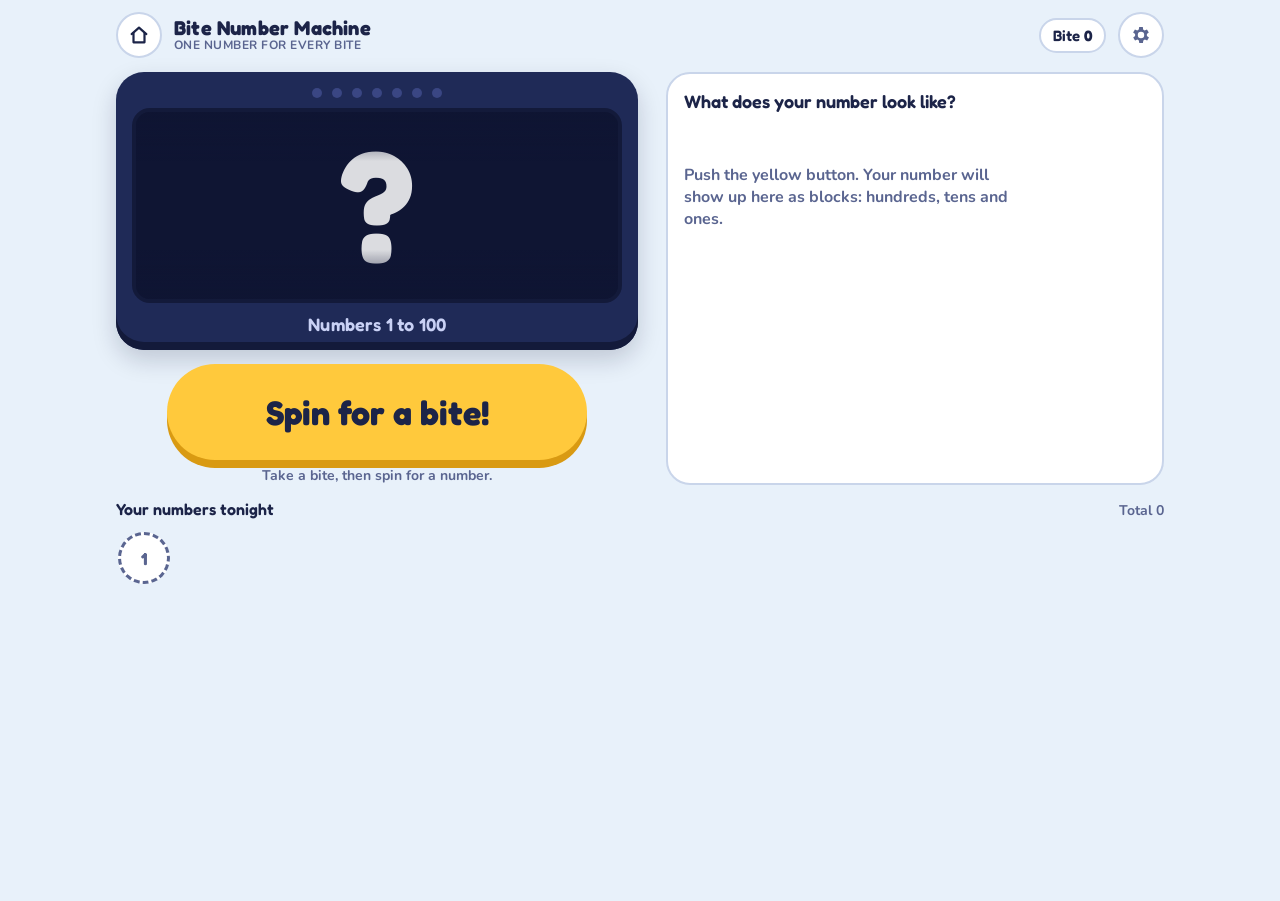
==== bite.html @ 3c22525e "Number Lab: home screen plus Explorer, Dice Lab, Number Machines, Pattern Chart, Super Calculator an" ====
<!doctype html>
<html lang="en">
<head>
<meta charset="utf-8">
<meta name="viewport" content="width=device-width, initial-scale=1, viewport-fit=cover">
<meta name="apple-mobile-web-app-capable" content="yes">
<meta name="mobile-web-app-capable" content="yes">
<meta name="theme-color" content="#1f2a57">
<link rel="apple-touch-icon" href="icon-180.png">
<link rel="manifest" href="manifest.webmanifest">
<link rel="icon" type="image/png" href="icon-192.png">
<style>:root{padding-top:env(safe-area-inset-top,0px);padding-bottom:env(safe-area-inset-bottom,0px)}body{margin:0}</style>
<title>Bite Number Machine · Number Lab</title>
<meta name="claude:viewport-fit-sides" content="cover">
<link rel="preconnect" href="https://fonts.googleapis.com">
<link rel="preconnect" href="https://fonts.gstatic.com" crossorigin>
<link rel="stylesheet" href="https://fonts.googleapis.com/css2?family=Fredoka:wght@500;600;700&family=Nunito:wght@500;700;800&display=swap">
<style>
/* Layout: one-screen dinner app. Machine window + big button on top, place-value blocks and number facts under it,
   bite plates along the bottom. Two columns on wide screens. The machine itself is always dark navy so the
   colored digits glow the same in both themes. */
:root {
  --bg: #e8f1fa;
  --surface: #ffffff;
  --fg: #1c2448;
  --muted: #5a6590;
  --line: #c9d5ea;
  --machine: #1f2a57;
  --machine-edge: #131a3a;
  --window: #0f1533;
  --button: #ffc93c;
  --button-edge: #d99a12;
  --button-fg: #1c2448;
  --good: #2f9e6e;
  --d0: #8e98bf; --d1: #f04d54; --d2: #ff8f33; --d3: #f7c22c; --d4: #5cc14a;
  --d5: #2fb7d6; --d6: #5478ed; --d7: #9e66e6; --d8: #f272b3; --d9: #1fae94;
  --font-display: "Fredoka", "Nunito", ui-rounded, "Arial Rounded MT Bold", system-ui, sans-serif;
  --font-body: "Nunito", ui-rounded, system-ui, -apple-system, "Segoe UI", sans-serif;
}
@media (prefers-color-scheme: dark) {
  :root:not([data-theme="light"]) {
    --bg: #0e1430; --surface: #182044; --fg: #eef1ff; --muted: #a2abd4; --line: #2c3766;
    --machine: #27336a; --machine-edge: #0a0f26; --window: #090d22;
    --button: #ffc93c; --button-edge: #b47d0a; --button-fg: #1c2448; --good: #4cc792;
    color-scheme: dark;
  }
}
:root[data-theme="dark"] {
  --bg: #0e1430; --surface: #182044; --fg: #eef1ff; --muted: #a2abd4; --line: #2c3766;
  --machine: #27336a; --machine-edge: #0a0f26; --window: #090d22;
  --button: #ffc93c; --button-edge: #b47d0a; --button-fg: #1c2448; --good: #4cc792;
  color-scheme: dark;
}

html, body { height: 100%; }
[hidden] { display: none !important; }
body {
  background: var(--bg); color: var(--fg); font-family: var(--font-body); font-size: 16px;
  -webkit-tap-highlight-color: transparent; overscroll-behavior: none;
}
* { box-sizing: border-box; }
button { font: inherit; color: inherit; }
button:focus-visible, [tabindex]:focus-visible { outline: 3px solid var(--d6); outline-offset: 3px; }

.app {
  min-height: 100%; max-width: 1080px; margin: 0 auto;
  padding-left: max(16px, env(safe-area-inset-left, 0px));
  padding-right: max(16px, env(safe-area-inset-right, 0px));
  padding-block: 12px 20px;
  display: grid; gap: 14px;
  grid-template-columns: 1fr;
  grid-template-areas: "top" "machine" "go" "blocks" "plates";
  align-content: start;
}
@media (min-width: 860px) {
  .app {
    grid-template-columns: minmax(0, 1.05fr) minmax(0, 1fr);
    grid-template-areas: "top top" "machine blocks" "go blocks" "plates plates";
    column-gap: 28px;
  }
}

/* top bar */
.top { grid-area: top; display: flex; align-items: center; gap: 12px; }
.brand { font-family: var(--font-display); font-weight: 700; font-size: 20px; letter-spacing: 0.01em; line-height: 1.1; flex: 1; min-width: 0; }
.brand small { display: block; font-family: var(--font-body); font-weight: 700; font-size: 12px; color: var(--muted); letter-spacing: 0.04em; text-transform: uppercase; }
.stat { font-family: var(--font-display); font-weight: 600; font-size: 15px; background: var(--surface); border: 2px solid var(--line); border-radius: 999px; padding: 6px 12px; white-space: nowrap; font-variant-numeric: tabular-nums; }
.stat b { font-weight: 700; }
.gear {
  position: relative; width: 46px; height: 46px; border-radius: 50%; border: 2px solid var(--line);
  background: var(--surface); display: grid; place-items: center; cursor: pointer; flex: none; touch-action: none;
}
.gear svg.cog { width: 22px; height: 22px; fill: var(--muted); }
.gear svg.ring { position: absolute; inset: -2px; width: 46px; height: 46px; transform: rotate(-90deg); pointer-events: none; }
.gear svg.ring circle { fill: none; stroke: var(--d6); stroke-width: 4; stroke-dasharray: 132; stroke-dashoffset: 132; }

/* the machine */
.machine {
  grid-area: machine; background: var(--machine); border-radius: 28px; padding: 16px 16px 14px;
  box-shadow: inset 0 -8px 0 var(--machine-edge), 0 10px 24px rgba(10, 16, 50, 0.18);
  display: grid; gap: 10px; position: relative;
}
.lights { display: flex; justify-content: center; gap: 10px; }
.lights i { width: 10px; height: 10px; border-radius: 50%; background: #3a4683; transition: background 0.2s; }
.machine.spinning .lights i { animation: blink 0.5s steps(2) infinite; }
.lights i:nth-child(2n) { animation-delay: 0.25s !important; }
@keyframes blink { 0% { background: #ffd95c; box-shadow: 0 0 10px #ffd95c; } 100% { background: #3a4683; box-shadow: none; } }
.machine.won .lights i { background: #ffd95c; box-shadow: 0 0 10px #ffd95c; }

.window {
  background: var(--window); border-radius: 18px; border: 4px solid var(--machine-edge);
  display: flex; justify-content: center; align-items: center; padding: 6px 10px; overflow: hidden;
  cursor: pointer; position: relative;
}
.window::before, .window::after { /* soft shading top and bottom like a real reel window */
  content: ""; position: absolute; left: 0; right: 0; height: 26%; pointer-events: none; z-index: 2;
}
.window::before { top: 0; background: linear-gradient(var(--window), transparent); }
.window::after { bottom: 0; background: linear-gradient(transparent, var(--window)); }
.reels { display: flex; font-family: var(--font-display); font-weight: 700; font-size: clamp(84px, 27vw, 156px); line-height: 1; }
.reel { height: 1.12em; width: 0.64em; overflow: hidden; position: relative; transition: width 0.28s ease, opacity 0.28s ease; }
.reel.collapsed { width: 0; opacity: 0; }
.strip { position: absolute; left: 0; right: 0; top: 0; will-change: transform; }
.cell { height: 1.12em; display: flex; align-items: center; justify-content: center; font-variant-numeric: tabular-nums; }
.cell.q { color: #ffffff; opacity: 0.85; }
.readout { text-align: center; color: #c9d1f5; font-family: var(--font-display); font-weight: 600; font-size: 18px; min-height: 1.3em; letter-spacing: 0.01em; }

/* the big button */
.go { grid-area: go; display: grid; justify-items: center; gap: 6px; }
.big {
  position: relative; width: min(100%, 420px); height: 96px; border: none; border-radius: 999px; cursor: pointer;
  background: var(--button); color: var(--button-fg); font-family: var(--font-display); font-weight: 700; font-size: 34px;
  box-shadow: 0 8px 0 var(--button-edge); transform: translateY(0); transition: transform 0.06s, box-shadow 0.06s;
  overflow: hidden; touch-action: manipulation; user-select: none; -webkit-user-select: none;
}
.big:active:not([disabled]) { transform: translateY(6px); box-shadow: 0 2px 0 var(--button-edge); }
.big[disabled] { cursor: default; }
.big .fill { position: absolute; inset: 0; background: rgba(28, 36, 72, 0.16); transform-origin: left; transform: scaleX(0); }
.big .label { position: relative; z-index: 1; }
.big.wait { background: #ffe39a; box-shadow: 0 8px 0 #e3bd5c; }
.hint { font-size: 14px; color: var(--muted); font-weight: 700; text-align: center; }
@keyframes wiggle { 0%,100% { transform: rotate(0); } 25% { transform: rotate(-3deg); } 75% { transform: rotate(3deg); } }
.big.ready { animation: wiggle 0.4s ease 2; }

/* blocks + facts */
.blocks { grid-area: blocks; background: var(--surface); border: 2px solid var(--line); border-radius: 24px; padding: 16px; display: grid; gap: 14px; align-content: start; min-width: 0; }
.blocks h2 { margin: 0; font-family: var(--font-display); font-weight: 600; font-size: 18px; text-wrap: balance; }
.blocks h2 span { font-weight: 700; }
.groups { display: flex; flex-wrap: wrap; gap: 18px 22px; align-items: flex-end; min-height: 120px; }
.group { display: grid; gap: 8px; justify-items: start; }
.group .cap { font-family: var(--font-display); font-weight: 600; font-size: 16px; }
.flats { display: flex; flex-wrap: wrap; gap: 6px; max-width: 290px; }
.flat { width: 66px; height: 66px; border-radius: 5px; background-color: var(--c);
  background-image: linear-gradient(rgba(0,0,0,.16) 1px, transparent 1px), linear-gradient(90deg, rgba(0,0,0,.16) 1px, transparent 1px);
  background-size: 6.6px 6.6px; box-shadow: inset 0 -3px 0 rgba(0,0,0,.18); }
.rods { display: grid; gap: 5px; }
.rod { display: grid; grid-template-columns: repeat(10, 14px); gap: 2px; padding: 2px; border-radius: 5px; background: rgba(0,0,0,.12); }
.rod i { height: 14px; border-radius: 3px; background: var(--c); box-shadow: inset 0 -2px 0 rgba(0,0,0,.18); }
.frame { display: grid; grid-template-columns: repeat(5, 38px); grid-auto-rows: 38px; gap: 5px; }
.slot { border-radius: 8px; border: 2px dashed var(--line); position: relative; }
.slot.on { border: none; background: var(--c); box-shadow: inset 0 -5px 0 rgba(0,0,0,.18), inset 0 3px 0 rgba(255,255,255,.28); }
.slot.on::after { /* little face on each cube */
  content: ""; position: absolute; left: 10px; right: 10px; top: 12px; height: 5px;
  background: radial-gradient(circle at 3px 2.5px, #1c2448 2.5px, transparent 3px), radial-gradient(circle at calc(100% - 3px) 2.5px, #1c2448 2.5px, transparent 3px);
}
.empty { color: var(--muted); font-weight: 700; font-size: 16px; max-width: 34ch; }
.facts { display: flex; flex-wrap: wrap; gap: 8px; }
.fact { font-family: var(--font-display); font-weight: 600; font-size: 16px; padding: 7px 12px; border-radius: 12px; background: var(--bg); border: 2px solid var(--line); font-variant-numeric: tabular-nums; }
.fact.star { border-color: var(--d3); }

/* bite plates */
.plates { grid-area: plates; display: grid; gap: 8px; min-width: 0; }
.plates-head { display: flex; justify-content: space-between; align-items: baseline; gap: 12px; }
.plates-head h3 { margin: 0; font-family: var(--font-display); font-weight: 600; font-size: 16px; }
.plates-head span { color: var(--muted); font-weight: 700; font-size: 14px; }
.plate-row { display: flex; gap: 8px; overflow-x: auto; padding: 4px 2px 8px; scrollbar-width: thin; }
.plate {
  flex: none; width: 52px; height: 52px; border-radius: 50%; background: var(--surface); border: 3px solid var(--line);
  display: grid; place-items: center; font-family: var(--font-display); font-weight: 700; font-size: 17px; font-variant-numeric: tabular-nums;
}
.plate.full { border-color: var(--c); background: var(--c); color: #1c2448; }
.plate.bonus { border-style: dashed; }
.plate.next { border-style: dashed; border-color: var(--muted); }

/* parent panel + celebration */
.sheet-wrap { position: fixed; inset: 0; background: rgba(8, 12, 32, 0.55); display: grid; place-items: end center; z-index: 20;
  padding: 16px max(12px, env(safe-area-inset-right, 0px)) max(12px, env(safe-area-inset-bottom, 0px)) max(12px, env(safe-area-inset-left, 0px)); }
@media (min-width: 640px) { .sheet-wrap { place-items: center; } }
.sheet { width: min(100%, 560px); max-height: 100%; overflow-y: auto; background: var(--surface); color: var(--fg); border-radius: 24px; padding: 20px; display: grid; gap: 18px; }
.sheet h2 { margin: 0; font-family: var(--font-display); font-weight: 700; font-size: 24px; }
.row { display: grid; gap: 8px; }
.row > label, .row > .lab { font-weight: 800; font-size: 15px; }
.row p { margin: 0; color: var(--muted); font-size: 14px; line-height: 1.45; }
.seg { display: flex; flex-wrap: wrap; gap: 6px; }
.seg button { border: 2px solid var(--line); background: var(--bg); border-radius: 12px; padding: 9px 13px; font-weight: 800; font-size: 15px; cursor: pointer; font-variant-numeric: tabular-nums; }
.seg button[aria-pressed="true"] { background: var(--fg); color: var(--surface); border-color: var(--fg); }
.toggles { display: grid; gap: 10px; }
.toggle { display: flex; align-items: center; justify-content: space-between; gap: 12px; font-weight: 700; }
.toggle small { display: block; color: var(--muted); font-weight: 600; font-size: 13px; }
.toggle input { width: 46px; height: 28px; accent-color: var(--d6); flex: none; }
.actions { display: flex; flex-wrap: wrap; gap: 10px; }
.btn { border: 2px solid var(--line); background: var(--bg); border-radius: 14px; padding: 11px 16px; font-weight: 800; font-size: 15px; cursor: pointer; }
.btn.primary { background: var(--fg); color: var(--surface); border-color: var(--fg); }
.howto { margin: 0; padding-left: 20px; color: var(--muted); font-size: 14px; line-height: 1.5; display: grid; gap: 4px; }

.party { text-align: center; justify-items: center; }
.party .big-word { font-family: var(--font-display); font-weight: 700; font-size: 40px; line-height: 1.05; text-wrap: balance; }
.party-stats { display: grid; grid-template-columns: repeat(2, minmax(0, 1fr)); gap: 10px; width: 100%; }
.party-stats div { background: var(--bg); border-radius: 16px; padding: 10px; }
.party-stats b { display: block; font-family: var(--font-display); font-size: 34px; font-variant-numeric: tabular-nums; }
.party-stats span { color: var(--muted); font-weight: 700; font-size: 13px; text-transform: uppercase; letter-spacing: 0.05em; }
canvas.confetti { position: fixed; inset: 0; width: 100%; height: 100%; pointer-events: none; z-index: 30; }
.sr { position: absolute; width: 1px; height: 1px; overflow: hidden; clip: rect(0 0 0 0); white-space: nowrap; }

@media (prefers-reduced-motion: reduce) { .reel { transition: none; } .big.ready { animation: none; } .machine.spinning .lights i { animation: none; } }
.homebtn { width: 46px; height: 46px; border-radius: 50%; border: 2px solid var(--line); background: var(--surface); display: grid; place-items: center; flex: none; color: var(--fg); }
.homebtn svg { width: 22px; height: 22px; fill: none; stroke: currentColor; stroke-width: 2.4; stroke-linecap: round; stroke-linejoin: round; }
</style>

</head>
<body>
<div class="app" id="app">
  <header class="top">
    <a class="homebtn" href="./" aria-label="Back to Number Lab"><svg viewBox="0 0 24 24" aria-hidden="true"><path d="M4 11l8-7 8 7"/><path d="M6 10v10h12V10"/></svg></a>
    <div class="brand">Bite Number Machine<small>One number for every bite</small></div>
    <div class="stat" id="stat">Bite <b id="biteNo">0</b></div>
    <button class="gear" id="gear" aria-label="Grown-up settings. Press and hold.">
      <svg class="cog" viewBox="0 0 24 24" aria-hidden="true"><path d="M19.4 13a7.6 7.6 0 0 0 0-2l2.1-1.6-2-3.4-2.5 1a7.4 7.4 0 0 0-1.7-1L15 3.3h-4l-.4 2.7a7.4 7.4 0 0 0-1.7 1l-2.5-1-2 3.4L6.6 11a7.6 7.6 0 0 0 0 2l-2.1 1.6 2 3.4 2.5-1a7.4 7.4 0 0 0 1.7 1l.4 2.7h4l.4-2.7a7.4 7.4 0 0 0 1.7-1l2.5 1 2-3.4zM13 15.5a3.5 3.5 0 1 1 0-7 3.5 3.5 0 0 1 0 7z" transform="translate(-1 0)"/></svg>
      <svg class="ring" viewBox="0 0 46 46" aria-hidden="true"><circle cx="23" cy="23" r="21"/></svg>
    </button>
  </header>

  <section class="machine" id="machine" aria-label="Number machine">
    <div class="lights" aria-hidden="true"><i></i><i></i><i></i><i></i><i></i><i></i><i></i></div>
    <div class="window" id="window" title="Tap to hear the number again"><div class="reels" id="reels"></div></div>
    <div class="readout" id="readout">Numbers 1 to 100</div>
  </section>

  <div class="go">
    <button class="big" id="big"><span class="fill" id="fill"></span><span class="label" id="bigLabel">Spin for a bite!</span></button>
    <div class="hint" id="hint">Take a bite, then spin for the next number.</div>
  </div>

  <section class="blocks" id="blocks" aria-live="polite">
    <h2 id="blocksTitle">What does your number look like?</h2>
    <div class="groups" id="groups"><p class="empty">Push the yellow button. Your number will show up here as blocks: hundreds, tens and ones.</p></div>
    <div class="facts" id="facts"></div>
  </section>

  <section class="plates">
    <div class="plates-head"><h3 id="platesTitle">Your numbers tonight</h3><span id="total">Total 0</span></div>
    <div class="plate-row" id="plateRow"></div>
  </section>
</div>
<div class="sr" aria-live="assertive" id="sr"></div>

<div class="sheet-wrap" id="parentWrap" hidden>
  <div class="sheet" role="dialog" aria-modal="true" aria-labelledby="parentTitle">
    <h2 id="parentTitle">Grown-up settings</h2>
    <div class="row">
      <span class="lab">Numbers from</span>
      <div class="seg" id="segMax">
        <button data-v="10">1–10</button><button data-v="20">1–20</button><button data-v="100">1–100</button><button data-v="1000">1–1000</button>
      </div>
    </div>
    <div class="row">
      <span class="lab">Bites this dinner</span>
      <div class="seg" id="segGoal">
        <button data-v="0">No goal</button><button data-v="5">5</button><button data-v="10">10</button><button data-v="15">15</button><button data-v="20">20</button><button data-v="30">30</button>
      </div>
      <p>With a goal, the plates fill up and there's a party at the end. He can keep spinning after that; extra bites count as bonus bites.</p>
    </div>
    <div class="row">
      <span class="lab">Wait between bites</span>
      <div class="seg" id="segWait">
        <button data-v="0">Off</button><button data-v="5">5 s</button><button data-v="10">10 s</button><button data-v="15">15 s</button><button data-v="20">20 s</button>
      </div>
      <p>The button fills up while he chews, then says "Ready!" Helps slow down fast eating.</p>
    </div>
    <div class="toggles">
      <label class="toggle"><span>Say the number out loud</span><input type="checkbox" id="optVoice"></label>
      <label class="toggle"><span>Machine sounds</span><input type="checkbox" id="optSound"></label>
      <label class="toggle"><span>Calm mode<small>Shorter, gentler spins and no confetti</small></span><input type="checkbox" id="optCalm"></label>
      <label class="toggle"><span>No repeats in a row<small>Never the same number twice in a row</small></span><input type="checkbox" id="optNoRepeat"></label>
    </div>
    <div class="actions">
      <button class="btn" id="undo">Undo last bite</button>
      <button class="btn" id="newMeal">Start a new dinner</button>
      <button class="btn primary" id="closeParent">Done</button>
    </div>
    <ol class="howto">
      <li>Prop the phone up where he can reach it. The screen stays on while this page is open.</li>
      <li>He takes a bite, then presses the yellow button. The machine spins and says his number.</li>
      <li>Tap the number window to hear it again.</li>
      <li>Settings open only when you press and hold the gear, so little fingers don't change them.</li>
      <li>No sound? Check the phone's silent switch and volume.</li>
    </ol>
  </div>
</div>

<div class="sheet-wrap" id="partyWrap" hidden>
  <div class="sheet party" role="dialog" aria-modal="true" aria-labelledby="partyTitle">
    <div class="big-word" id="partyTitle">All done!<br>Great eating!</div>
    <div class="party-stats">
      <div><b id="pBites">0</b><span>Bites</span></div>
      <div><b id="pTotal">0</b><span>All added up</span></div>
      <div><b id="pBig">0</b><span>Biggest</span></div>
      <div><b id="pSmall">0</b><span>Smallest</span></div>
    </div>
    <button class="btn primary" id="closeParty">Keep going</button>
  </div>
</div>

<script>
(() => {
  "use strict";
  const $ = (id) => document.getElementById(id);
  const DIGIT = (d) => `var(--d${d})`;

  // ---------- saved state (per device; page works without it) ----------
  const DEFAULTS = { max: 100, goal: 0, wait: 0, voice: true, sound: true, calm: false, noRepeat: false };
  const load = (k, fallback) => { try { const v = JSON.parse(localStorage.getItem(k)); return v ?? fallback; } catch { return fallback; } };
  const save = (k, v) => { try { localStorage.setItem(k, JSON.stringify(v)); } catch { /* storage blocked */ } };
  let S = Object.assign({}, DEFAULTS, load("bnm-settings", {}));
  let meal = load("bnm-meal", null);
  if (!meal || !Array.isArray(meal.bites) || Date.now() - (meal.at || 0) > 4 * 3600e3) meal = { bites: [], at: Date.now(), partied: false };
  const persist = () => { save("bnm-settings", S); meal.at = Date.now(); save("bnm-meal", meal); };

  const calm = () => S.calm || matchMedia("(prefers-reduced-motion: reduce)").matches;

  // ---------- fair random numbers ----------
  function randInt(max) {           // uniform 1..max, no modulo bias
    const lim = Math.floor(0x100000000 / max) * max;
    const a = new Uint32Array(1);
    do { crypto.getRandomValues(a); } while (a[0] >= lim);
    return (a[0] % max) + 1;
  }
  function pick() {
    const last = meal.bites[meal.bites.length - 1];
    let n = randInt(S.max);
    if (S.noRepeat && S.max > 1) while (n === last) n = randInt(S.max);
    return n;
  }

  // ---------- sound ----------
  let ctx = null, master = null;
  const clips = new Map();
  function unlockAudio() {
    if (!ctx) {
      try { if (navigator.audioSession) navigator.audioSession.type = "playback"; } catch { }
      const AC = window.AudioContext || window.webkitAudioContext;
      if (!AC) return;
      ctx = new AC();
      master = ctx.createGain(); master.gain.value = 0.9; master.connect(ctx.destination);
      preloadVoice();
    }
    if (ctx.state === "suspended") ctx.resume();
  }
  async function getClip(key) {
    if (clips.has(key)) return clips.get(key);
    const p = fetch(`voice/${key}.mp3`).then((r) => { if (!r.ok) throw new Error(r.status); return r.arrayBuffer(); })
      .then((b) => new Promise((res, rej) => ctx.decodeAudioData(b, res, rej))).catch(() => null);
    clips.set(key, p);
    return p;
  }
  function preloadVoice() {
    const keys = ["done", "ready", "hello"];
    for (let n = 1; n <= Math.min(100, S.max); n++) keys.push("n" + n);
    let i = 0;
    const next = () => { if (i < keys.length) getClip(keys[i++]).then(next); };
    next(); next(); next();
  }
  function browserSay(text) {
    try {
      const u = new SpeechSynthesisUtterance(text); u.rate = 0.95; u.pitch = 1.15;
      speechSynthesis.cancel(); speechSynthesis.speak(u);
    } catch { }
  }
  let voiceSrc = null;
  async function say(key, fallbackText) {
    if (!S.voice || !ctx) return;
    const buf = await getClip(key);
    if (!buf) { browserSay(fallbackText); return; }
    try { voiceSrc && voiceSrc.stop(); } catch { }
    const s = ctx.createBufferSource(); s.buffer = buf;
    const g = ctx.createGain(); g.gain.value = 1.0;
    s.connect(g).connect(master); s.start(); voiceSrc = s;
  }
  function sayNumber(n) {
    if (n <= 100) say("n" + n, String(n)); else if (S.voice) browserSay(String(n));
  }
  function tone(freq, dur, vol, type = "sine", when = 0) {
    if (!S.sound || !ctx) return;
    const t = ctx.currentTime + when;
    const o = ctx.createOscillator(), g = ctx.createGain();
    o.type = type; o.frequency.setValueAtTime(freq, t);
    g.gain.setValueAtTime(0.0001, t); g.gain.exponentialRampToValueAtTime(vol, t + 0.006);
    g.gain.exponentialRampToValueAtTime(0.0001, t + dur);
    o.connect(g).connect(master); o.start(t); o.stop(t + dur + 0.02);
  }
  const midi = (m) => 440 * Math.pow(2, (m - 69) / 12);
  const PENTA = [0, 2, 4, 7, 9, 12, 14, 16, 19, 21, 24, 26, 28, 31, 33, 36, 38, 40, 43, 45];
  let lastTick = 0;
  function tick() { const now = performance.now(); if (now - lastTick < 28) return; lastTick = now; tone(2100, 0.02, 0.05, "triangle"); }
  function clunk() { tone(190, 0.09, 0.18, "triangle"); tone(95, 0.12, 0.12, "sine"); }
  function chime() { [72, 76, 79, 84].forEach((m, i) => { tone(midi(m), 0.6, 0.12, "sine", i * 0.07); tone(midi(m + 12), 0.25, 0.03, "sine", i * 0.07); }); }
  function blip(i) { tone(midi(67 + PENTA[i % PENTA.length]), 0.18, 0.08, "sine"); }

  // ---------- reels ----------
  const reelsEl = $("reels");
  let reelCount = 0;
  function buildReels(showQ) {
    reelCount = String(S.max).length;
    reelsEl.innerHTML = "";
    for (let i = 0; i < reelCount; i++) {
      const r = document.createElement("div"); r.className = "reel";
      const s = document.createElement("div"); s.className = "strip";
      r.appendChild(s); reelsEl.appendChild(r);
    }
    const last = meal.bites[meal.bites.length - 1];
    if (last && last <= S.max && !showQ) showNumber(last); else showQuestion();
  }
  function cell(d) {
    const c = document.createElement("div"); c.className = "cell";
    if (d === "?") { c.classList.add("q"); c.textContent = "?"; } else { c.textContent = d; c.style.color = DIGIT(d); }
    return c;
  }
  function showQuestion() {
    [...reelsEl.children].forEach((r, i) => {
      r.classList.toggle("collapsed", i !== reelCount - 1);
      const s = r.firstChild; s.innerHTML = ""; s.style.transform = ""; s.appendChild(cell("?"));
    });
  }
  function showNumber(n) {
    const ds = String(n).padStart(reelCount, "0").split("").map(Number);
    const lead = reelCount - String(n).length;
    [...reelsEl.children].forEach((r, i) => {
      r.classList.toggle("collapsed", i < lead);
      const s = r.firstChild; s.innerHTML = ""; s.style.transform = ""; s.appendChild(cell(ds[i]));
    });
  }

  function spinReels(n) {
    return new Promise((resolve) => {
      const ds = String(n).padStart(reelCount, "0").split("").map(Number);
      const lead = reelCount - String(n).length;
      const reels = [...reelsEl.children];
      const h = reels[0].getBoundingClientRect().height || reels[reelCount - 1].getBoundingClientRect().height;
      const quiet = calm();
      let done = 0;
      const tracking = [];
      reels.forEach((r, i) => {
        r.classList.remove("collapsed");
        const s = r.firstChild;
        const cur = s.lastChild && s.lastChild.textContent !== "?" ? Number(s.lastChild.textContent) : Math.floor(Math.random() * 10);
        const steps = quiet ? 6 + i * 3 : 16 + i * 9;
        s.innerHTML = "";
        s.appendChild(cell(cur));
        let d = cur;
        for (let k = 1; k < steps; k++) { d = (d + 1) % 10; s.appendChild(cell(d)); }
        s.appendChild(cell(ds[i]));
        const dist = (s.children.length - 1) * h;
        const dur = quiet ? 520 + i * 220 : 1000 + i * 520;
        const anim = s.animate([{ transform: "translateY(0)" }, { transform: `translateY(${-dist}px)` }],
          { duration: dur, easing: quiet ? "cubic-bezier(.3,.7,.4,1)" : "cubic-bezier(.12,.55,.22,1)", fill: "forwards" });
        tracking.push({ s, h, last: 0, live: true });
        anim.onfinish = () => {
          tracking[i].live = false;
          s.innerHTML = ""; s.appendChild(cell(ds[i])); anim.cancel(); s.style.transform = "";
          if (!quiet) r.animate([{ transform: "translateY(-7px)" }, { transform: "translateY(3px)" }, { transform: "translateY(0)" }], { duration: 220, easing: "ease-out" });
          clunk();
          if (i < lead) r.classList.add("collapsed");
          if (++done === reelCount) resolve();
        };
      });
      const watch = () => {
        let any = false;
        for (const t of tracking) {
          if (!t.live) continue;
          any = true;
          const m = new DOMMatrixReadOnly(getComputedStyle(t.s).transform);
          const idx = Math.floor(-m.m42 / t.h + 0.5);
          if (idx !== t.last) { t.last = idx; tick(); }
        }
        if (any) requestAnimationFrame(watch);
      };
      requestAnimationFrame(watch);
    });
  }

  // ---------- number facts ----------
  const ONES = ["zero","one","two","three","four","five","six","seven","eight","nine","ten","eleven","twelve","thirteen","fourteen","fifteen","sixteen","seventeen","eighteen","nineteen"];
  const TENS = ["","","twenty","thirty","forty","fifty","sixty","seventy","eighty","ninety"];
  function words(n) {
    if (n === 1000) return "one thousand";
    let out = [];
    if (n >= 100) { out.push(ONES[Math.floor(n / 100)] + " hundred"); n %= 100; }
    if (n >= 20) { out.push(TENS[Math.floor(n / 10)] + (n % 10 ? "-" + ONES[n % 10] : "")); }
    else if (n > 0) out.push(ONES[n]);
    return out.join(" and ");
  }
  const isPrime = (n) => { if (n < 2) return false; for (let k = 2; k * k <= n; k++) if (n % k === 0) return false; return true; };
  function facts(n) {
    const f = [];
    const r = Math.round(Math.sqrt(n));
    if (n > 1 && r * r === n) f.push({ t: `Square number! ${r} × ${r} = ${n}`, star: true });
    if (isPrime(n)) f.push({ t: `${n} is a prime number`, star: true });
    if (n >= 11 && new Set(String(n)).size === 1) f.push({ t: `All the same digits!`, star: true });
    if (n === S.max) f.push({ t: `The biggest number it can make!`, star: true });
    if (n % 2 === 0) f.push({ t: `Even: ${n / 2} + ${n / 2}` });
    else f.push({ t: `Odd: ${(n - 1) / 2} + ${(n + 1) / 2}` });
    if (n % 10 === 0) f.push({ t: `Ends in zero!` });
    else if (n < 10) f.push({ t: `Make ten: ${n} + ${10 - n} = 10` });
    else { const up = Math.ceil(n / 10) * 10; f.push({ t: `Next ten: ${n} + ${up - n} = ${up}` }); }
    f.push({ t: `One less ${n - 1} · One more ${n + 1}` });
    if (n <= 500) f.push({ t: `Double it: ${n * 2}` });
    return f.slice(0, 5);
  }

  // ---------- blocks ----------
  function plural(k, one, many) { return `${k} ${k === 1 ? one : many}`; }
  function renderBlocks(n, animate) {
    const groups = $("groups");
    groups.innerHTML = "";
    $("blocksTitle").innerHTML = `<span style="color:${DIGIT(n % 10)}">${n}</span> is ${words(n)}`;
    const H = Math.floor(n / 100), T = Math.floor((n % 100) / 10), O = n % 10;
    const units = [];
    const mkGroup = (cap, color, body) => {
      const g = document.createElement("div"); g.className = "group";
      g.appendChild(body);
      const c = document.createElement("div"); c.className = "cap"; c.textContent = cap; c.style.color = color;
      g.appendChild(c); groups.appendChild(g);
    };
    if (n === 1000) {
      const fl = document.createElement("div"); fl.className = "flats";
      for (let i = 0; i < 10; i++) { const x = document.createElement("div"); x.className = "flat"; x.style.setProperty("--c", DIGIT(1)); fl.appendChild(x); units.push(x); }
      mkGroup("10 hundreds = 1 thousand", DIGIT(1), fl);
    } else {
      if (H) {
        const fl = document.createElement("div"); fl.className = "flats";
        for (let i = 0; i < H; i++) { const x = document.createElement("div"); x.className = "flat"; x.style.setProperty("--c", DIGIT(H)); fl.appendChild(x); units.push(x); }
        mkGroup(plural(H, "hundred", "hundreds"), DIGIT(H), fl);
      }
      if (T || H) {
        const rods = document.createElement("div"); rods.className = "rods";
        for (let i = 0; i < T; i++) {
          const rod = document.createElement("div"); rod.className = "rod"; rod.style.setProperty("--c", DIGIT(T));
          for (let k = 0; k < 10; k++) rod.appendChild(document.createElement("i"));
          rods.appendChild(rod); units.push(rod);
        }
        if (T) mkGroup(plural(T, "ten", "tens"), DIGIT(T), rods);
        else mkGroup("0 tens", DIGIT(0), rods);
      }
      if (n >= 10 && T && !H) { /* tens shown above */ }
      const fr = document.createElement("div"); fr.className = "frame";
      for (let i = 0; i < 10; i++) {
        const sl = document.createElement("div"); sl.className = "slot";
        if (i < O) { sl.classList.add("on"); sl.style.setProperty("--c", DIGIT(O)); units.push(sl); }
        fr.appendChild(sl);
      }
      mkGroup(plural(O, "one", "ones"), DIGIT(O), fr);
    }
    const fx = $("facts"); fx.innerHTML = "";
    for (const f of facts(n)) { const c = document.createElement("span"); c.className = "fact" + (f.star ? " star" : ""); c.textContent = f.t; fx.appendChild(c); }
    if (animate && !calm()) {
      const step = units.length > 12 ? 70 : 120;
      units.forEach((u, i) => {
        u.style.opacity = "0";
        setTimeout(() => {
          u.style.opacity = "";
          u.animate([{ transform: "scale(0.2)", opacity: 0 }, { transform: "scale(1.12)", opacity: 1, offset: 0.7 }, { transform: "scale(1)" }], { duration: 260, easing: "ease-out" });
          blip(i);
        }, 250 + i * step);
      });
    }
  }
  function renderEmptyBlocks() {
    $("blocksTitle").textContent = "What does your number look like?";
    $("groups").innerHTML = `<p class="empty">Push the yellow button. Your number will show up here as blocks: hundreds, tens and ones.</p>`;
    $("facts").innerHTML = "";
  }

  // ---------- plates + header ----------
  function renderPlates() {
    const row = $("plateRow"); row.innerHTML = "";
    const b = meal.bites, total = b.reduce((a, x) => a + x, 0);
    $("biteNo").textContent = S.goal ? `${b.length} of ${S.goal}` : b.length;
    $("total").textContent = `Total ${total.toLocaleString("en-US")}`;
    $("platesTitle").textContent = S.goal ? "Bite plates" : "Your numbers tonight";
    const slots = Math.max(S.goal, b.length + (S.goal ? 0 : 1));
    for (let i = 0; i < slots; i++) {
      const p = document.createElement("div"); p.className = "plate";
      if (i < b.length) { p.classList.add("full"); p.style.setProperty("--c", DIGIT(b[i] % 10)); p.textContent = b[i]; if (S.goal && i >= S.goal) p.classList.add("bonus"); }
      else if (i === b.length) { p.classList.add("next"); p.textContent = i + 1; p.style.color = "var(--muted)"; }
      else { p.textContent = i + 1; p.style.color = "var(--line)"; }
      p.setAttribute("aria-label", i < b.length ? `Bite ${i + 1}: ${b[i]}` : `Bite ${i + 1}`);
      row.appendChild(p);
    }
    if (S.goal && b.length >= S.goal) { const p = document.createElement("div"); p.className = "plate next"; p.textContent = "+"; row.appendChild(p); }
    const cur = row.children[Math.min(b.length, row.children.length - 1)];
    if (cur) row.scrollLeft = Math.max(0, cur.offsetLeft - row.clientWidth + 70);
    $("readout").textContent = `Numbers 1 to ${S.max.toLocaleString("en-US")}`;
  }

  // ---------- the main button ----------
  const big = $("big"), label = $("bigLabel"), fill = $("fill"), hint = $("hint");
  let busy = false, waitUntil = 0, waitTimer = null;
  function setIdle() {
    big.disabled = false; big.classList.remove("wait");
    const after = S.goal && meal.bites.length >= S.goal;
    label.textContent = meal.bites.length === 0 ? "Spin for a bite!" : after ? "Bonus bite!" : "Next bite!";
    hint.textContent = meal.bites.length === 0 ? "Take a bite, then spin for a number." : "Take a bite, then spin again.";
  }
  function startWait() {
    if (!S.wait) { setIdle(); return; }
    big.disabled = true; big.classList.add("wait");
    const ms = S.wait * 1000; waitUntil = performance.now() + ms;
    fill.style.transition = "none"; fill.style.transform = "scaleX(0)";
    requestAnimationFrame(() => { fill.style.transition = `transform ${ms}ms linear`; fill.style.transform = "scaleX(1)"; });
    hint.textContent = "Chew, chew, chew…";
    const upd = () => {
      const left = Math.ceil((waitUntil - performance.now()) / 1000);
      if (left > 0) { label.textContent = `Chewing… ${left}`; waitTimer = setTimeout(upd, 200); return; }
      fill.style.transition = "none"; fill.style.transform = "scaleX(0)";
      setIdle();
      say("ready", "Ready!"); tone(midi(84), 0.4, 0.08); tone(midi(91), 0.5, 0.06, "sine", 0.1);
      if (!calm()) { big.classList.remove("ready"); void big.offsetWidth; big.classList.add("ready"); }
    };
    upd();
  }
  async function spin() {
    unlockAudio();
    if (busy || big.disabled) return;
    busy = true; big.disabled = true;
    label.textContent = "Spinning…"; hint.textContent = "Here it comes!";
    $("machine").classList.add("spinning"); $("machine").classList.remove("won");
    const n = pick();
    await spinReels(n);
    $("machine").classList.remove("spinning"); $("machine").classList.add("won");
    chime();
    setTimeout(() => sayNumber(n), 120);
    $("sr").textContent = `${n}`;
    meal.bites.push(n); persist();
    renderBlocks(n, true); renderPlates();
    busy = false;
    if (S.goal && meal.bites.length === S.goal && !meal.partied) {
      meal.partied = true; persist();
      setTimeout(party, calm() ? 1400 : 2400);
      setIdle();
    } else startWait();
  }
  big.addEventListener("click", spin);
  $("window").addEventListener("click", () => {
    unlockAudio();
    const last = meal.bites[meal.bites.length - 1];
    if (last && !busy) { sayNumber(last); if (!calm()) $("window").animate([{ transform: "scale(1)" }, { transform: "scale(1.03)" }, { transform: "scale(1)" }], { duration: 260 }); }
  });
  document.addEventListener("keydown", (e) => {
    if ((e.code === "Space" || e.code === "Enter") && document.activeElement === document.body && $("parentWrap").hidden && $("partyWrap").hidden) { e.preventDefault(); spin(); }
  });

  // ---------- party ----------
  function party() {
    const b = meal.bites;
    $("pBites").textContent = b.length;
    $("pTotal").textContent = b.reduce((a, x) => a + x, 0).toLocaleString("en-US");
    $("pBig").textContent = Math.max(...b); $("pSmall").textContent = Math.min(...b);
    $("partyWrap").hidden = false;
    say("done", "All done! Great eating!");
    if (S.sound && ctx) [60, 64, 67, 72, 76, 79, 84].forEach((m, i) => tone(midi(m), 0.5, 0.09, "sine", 0.6 + i * 0.09));
    if (!calm()) confetti();
  }
  $("closeParty").addEventListener("click", () => { $("partyWrap").hidden = true; });
  function confetti() {
    const cv = document.createElement("canvas"); cv.className = "confetti"; document.body.appendChild(cv);
    const dpr = Math.min(2, devicePixelRatio || 1);
    cv.width = innerWidth * dpr; cv.height = innerHeight * dpr;
    const g = cv.getContext("2d"); g.scale(dpr, dpr);
    const cs = getComputedStyle(document.documentElement);
    const cols = [1, 2, 3, 4, 5, 6, 7, 8, 9].map((d) => cs.getPropertyValue(`--d${d}`).trim());
    const ps = Array.from({ length: 120 }, (_, i) => ({
      x: Math.random() * innerWidth, y: -20 - Math.random() * innerHeight * 0.6, vx: (Math.random() - 0.5) * 1.2, vy: 1.6 + Math.random() * 2.2,
      s: 7 + Math.random() * 7, r: Math.random() * 6, vr: (Math.random() - 0.5) * 0.15, c: cols[i % cols.length], d: String(1 + (i % 9)),
    }));
    const t0 = performance.now();
    g.textAlign = "center"; g.textBaseline = "middle";
    const frame = (now) => {
      g.clearRect(0, 0, innerWidth, innerHeight);
      for (const p of ps) {
        p.x += p.vx; p.y += p.vy; p.r += p.vr;
        g.save(); g.translate(p.x, p.y); g.rotate(p.r); g.fillStyle = p.c;
        g.fillRect(-p.s / 2, -p.s / 2, p.s, p.s);
        g.restore();
      }
      if (now - t0 < 4200) requestAnimationFrame(frame); else cv.remove();
    };
    requestAnimationFrame(frame);
  }

  // ---------- grown-up settings (press and hold) ----------
  const gear = $("gear"), ringC = gear.querySelector(".ring circle");
  let holdT = null, holdStart = 0, holdRaf = 0;
  const HOLD = 1200;
  function holdFrame() {
    const p = Math.min(1, (performance.now() - holdStart) / HOLD);
    ringC.style.strokeDashoffset = String(132 * (1 - p));
    if (p < 1) holdRaf = requestAnimationFrame(holdFrame);
  }
  function holdStop() { clearTimeout(holdT); cancelAnimationFrame(holdRaf); ringC.style.strokeDashoffset = "132"; }
  gear.addEventListener("pointerdown", (e) => {
    e.preventDefault(); holdStart = performance.now(); holdFrame();
    holdT = setTimeout(() => { holdStop(); openParent(); }, HOLD);
  });
  ["pointerup", "pointerleave", "pointercancel"].forEach((ev) => gear.addEventListener(ev, holdStop));
  gear.addEventListener("contextmenu", (e) => e.preventDefault());
  gear.addEventListener("keydown", (e) => { if (e.key === "Enter" || e.key === " ") { e.preventDefault(); openParent(); } });

  function syncSeg(id, val) { $(id).querySelectorAll("button").forEach((b) => b.setAttribute("aria-pressed", String(Number(b.dataset.v) === val))); }
  function syncParent() {
    syncSeg("segMax", S.max); syncSeg("segGoal", S.goal); syncSeg("segWait", S.wait);
    $("optVoice").checked = S.voice; $("optSound").checked = S.sound; $("optCalm").checked = S.calm; $("optNoRepeat").checked = S.noRepeat;
    $("undo").disabled = meal.bites.length === 0;
  }
  function openParent() { syncParent(); $("parentWrap").hidden = false; $("closeParent").focus(); }
  function bindSeg(id, key, after) {
    $(id).addEventListener("click", (e) => {
      const b = e.target.closest("button"); if (!b) return;
      S[key] = Number(b.dataset.v); persist(); syncParent(); after && after();
    });
  }
  bindSeg("segMax", "max", () => { buildReels(); if (ctx) preloadVoice(); renderPlates(); });
  bindSeg("segGoal", "goal", () => { meal.partied = S.goal > 0 && meal.bites.length >= S.goal; persist(); renderPlates(); if (!busy && !big.classList.contains("wait")) setIdle(); });
  bindSeg("segWait", "wait");
  [["optVoice", "voice"], ["optSound", "sound"], ["optCalm", "calm"], ["optNoRepeat", "noRepeat"]].forEach(([id, key]) =>
    $(id).addEventListener("change", (e) => { S[key] = e.target.checked; persist(); }));
  $("undo").addEventListener("click", () => {
    meal.bites.pop(); if (S.goal && meal.bites.length < S.goal) meal.partied = false; persist();
    const last = meal.bites[meal.bites.length - 1];
    if (last && last <= S.max) { showNumber(last); renderBlocks(last, false); } else { showQuestion(); renderEmptyBlocks(); }
    renderPlates(); syncParent(); if (!busy) { clearTimeout(waitTimer); fill.style.transform = "scaleX(0)"; setIdle(); }
  });
  $("newMeal").addEventListener("click", () => {
    meal = { bites: [], at: Date.now(), partied: false }; persist();
    clearTimeout(waitTimer); fill.style.transform = "scaleX(0)";
    showQuestion(); renderEmptyBlocks(); renderPlates(); setIdle(); syncParent();
    $("parentWrap").hidden = true;
    unlockAudio(); say("hello", "Let's eat! Push the button for your first number!");
  });
  $("closeParent").addEventListener("click", () => { $("parentWrap").hidden = true; });
  $("parentWrap").addEventListener("click", (e) => { if (e.target === $("parentWrap")) $("parentWrap").hidden = true; });

  // ---------- keep the screen on ----------
  let lock = null;
  async function wake() { try { if ("wakeLock" in navigator && !lock) { lock = await navigator.wakeLock.request("screen"); lock.addEventListener("release", () => { lock = null; }); } } catch { } }
  document.addEventListener("pointerdown", wake, { once: false, passive: true });
  document.addEventListener("visibilitychange", () => { if (document.visibilityState === "visible") wake(); });

  // ---------- start ----------
  buildReels();
  const last = meal.bites[meal.bites.length - 1];
  if (last && last <= S.max) renderBlocks(last, false); else renderEmptyBlocks();
  renderPlates(); setIdle();
})();
</script>

</body>
</html>
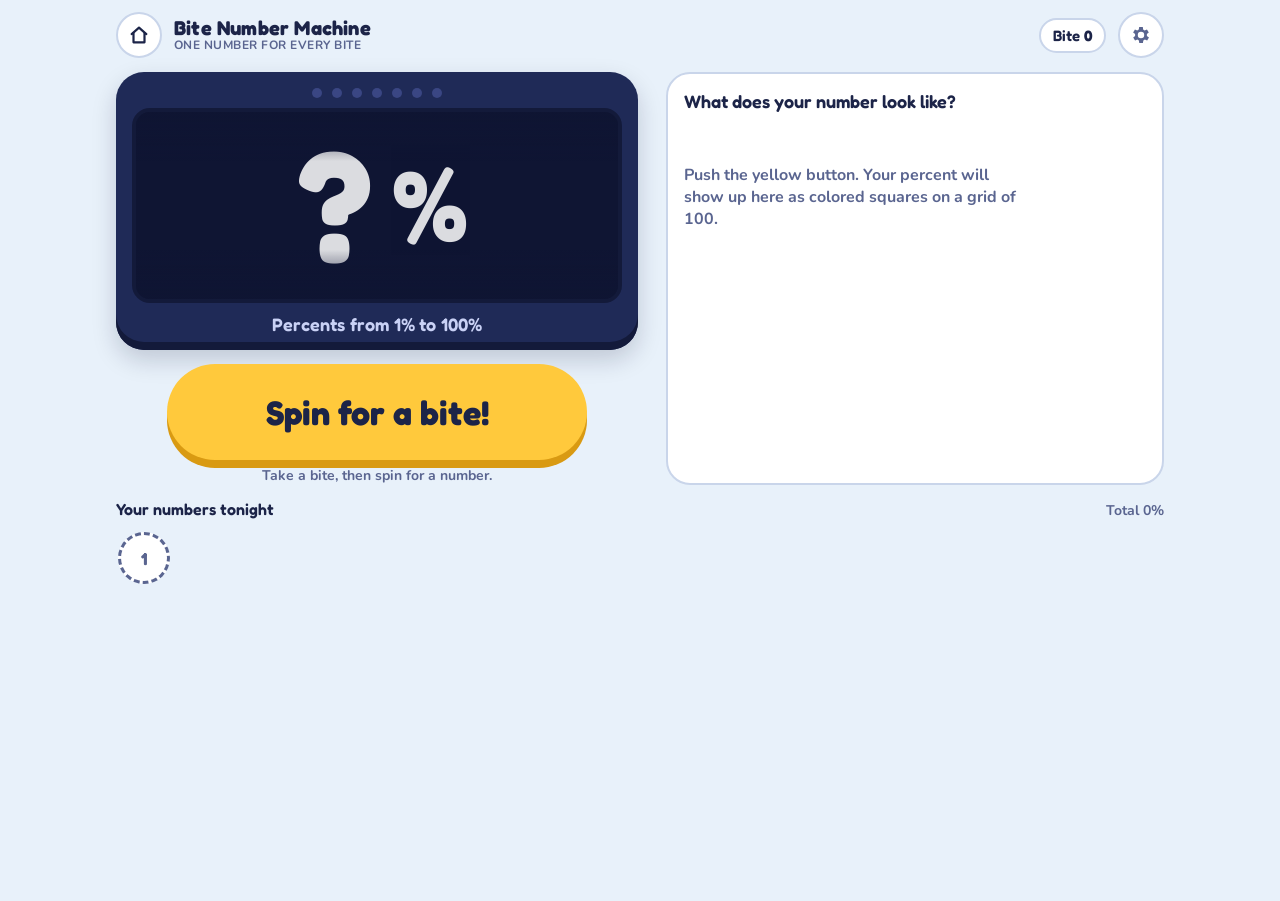
==== commit 15463c95: "Bite Number Machine: show numbers as percentages Adds a 'Show as percentages' setting, on by default" ====
--- a/bite.html
+++ b/bite.html
@@ -123,6 +123,10 @@
 .strip { position: absolute; left: 0; right: 0; top: 0; will-change: transform; }
 .cell { height: 1.12em; display: flex; align-items: center; justify-content: center; font-variant-numeric: tabular-nums; }
 .cell.q { color: #ffffff; opacity: 0.85; }
+.pctsign { display: none; font-family: var(--font-display); font-weight: 700; font-size: clamp(54px, 17vw, 100px); line-height: 1; color: #ffffff; opacity: 0.85; padding-left: 0.06em; }
+.window.pct .pctsign { display: block; }
+.window.pct.wide .reels { font-size: clamp(70px, 20vw, 136px); }
+.window.pct.wide .pctsign { font-size: clamp(46px, 13vw, 88px); }
 .readout { text-align: center; color: #c9d1f5; font-family: var(--font-display); font-weight: 600; font-size: 18px; min-height: 1.3em; letter-spacing: 0.01em; }
 
 /* the big button */
@@ -163,6 +167,13 @@
   content: ""; position: absolute; left: 10px; right: 10px; top: 12px; height: 5px;
   background: radial-gradient(circle at 3px 2.5px, #1c2448 2.5px, transparent 3px), radial-gradient(circle at calc(100% - 3px) 2.5px, #1c2448 2.5px, transparent 3px);
 }
+.grids { display: flex; flex-wrap: wrap; gap: 10px; align-items: flex-end; }
+.hgrid { display: grid; grid-template-columns: repeat(10, var(--cs)); grid-auto-rows: var(--cs); gap: var(--cg); padding: var(--cg); border-radius: 8px; background: var(--bg); border: 2px solid var(--line); --cs: 22px; --cg: 3px; }
+.hgrid.small { --cs: 6px; --cg: 1px; border-radius: 5px; }
+.hgrid i { border-radius: 3px; background: transparent; box-shadow: inset 0 0 0 1px var(--line); }
+.hgrid.small i { border-radius: 1px; }
+.hgrid i.on { background: var(--c); box-shadow: inset 0 -2px 0 rgba(0,0,0,.18); }
+.hgrid.small i.on { box-shadow: none; }
 .empty { color: var(--muted); font-weight: 700; font-size: 16px; max-width: 34ch; }
 .facts { display: flex; flex-wrap: wrap; gap: 8px; }
 .fact { font-family: var(--font-display); font-weight: 600; font-size: 16px; padding: 7px 12px; border-radius: 12px; background: var(--bg); border: 2px solid var(--line); font-variant-numeric: tabular-nums; }
@@ -178,6 +189,8 @@
   flex: none; width: 52px; height: 52px; border-radius: 50%; background: var(--surface); border: 3px solid var(--line);
   display: grid; place-items: center; font-family: var(--font-display); font-weight: 700; font-size: 17px; font-variant-numeric: tabular-nums;
 }
+.plate.pct4 { font-size: 14px; }
+.plate.pct5 { font-size: 12px; }
 .plate.full { border-color: var(--c); background: var(--c); color: #1c2448; }
 .plate.bonus { border-style: dashed; }
 .plate.next { border-style: dashed; border-color: var(--muted); }
@@ -232,7 +245,7 @@
 
   <section class="machine" id="machine" aria-label="Number machine">
     <div class="lights" aria-hidden="true"><i></i><i></i><i></i><i></i><i></i><i></i><i></i></div>
-    <div class="window" id="window" title="Tap to hear the number again"><div class="reels" id="reels"></div></div>
+    <div class="window" id="window" title="Tap to hear the number again"><div class="reels" id="reels"></div><div class="pctsign" id="pctSign" aria-hidden="true">%</div></div>
     <div class="readout" id="readout">Numbers 1 to 100</div>
   </section>
 
@@ -243,7 +256,7 @@
 
   <section class="blocks" id="blocks" aria-live="polite">
     <h2 id="blocksTitle">What does your number look like?</h2>
-    <div class="groups" id="groups"><p class="empty">Push the yellow button. Your number will show up here as blocks: hundreds, tens and ones.</p></div>
+    <div class="groups" id="groups"></div>
     <div class="facts" id="facts"></div>
   </section>
 
@@ -278,6 +291,7 @@
       <p>The button fills up while he chews, then says "Ready!" Helps slow down fast eating.</p>
     </div>
     <div class="toggles">
+      <label class="toggle"><span>Show as percentages<small>48 becomes 48%, shown on a grid of 100 squares</small></span><input type="checkbox" id="optPercent"></label>
       <label class="toggle"><span>Say the number out loud</span><input type="checkbox" id="optVoice"></label>
       <label class="toggle"><span>Machine sounds</span><input type="checkbox" id="optSound"></label>
       <label class="toggle"><span>Calm mode<small>Shorter, gentler spins and no confetti</small></span><input type="checkbox" id="optCalm"></label>
@@ -318,7 +332,7 @@
   const DIGIT = (d) => `var(--d${d})`;
 
   // ---------- saved state (per device; page works without it) ----------
-  const DEFAULTS = { max: 100, goal: 0, wait: 0, voice: true, sound: true, calm: false, noRepeat: false };
+  const DEFAULTS = { max: 100, goal: 0, wait: 0, voice: true, sound: true, calm: false, noRepeat: false, percent: true };
   const load = (k, fallback) => { try { const v = JSON.parse(localStorage.getItem(k)); return v ?? fallback; } catch { return fallback; } };
   const save = (k, v) => { try { localStorage.setItem(k, JSON.stringify(v)); } catch { /* storage blocked */ } };
   let S = Object.assign({}, DEFAULTS, load("bnm-settings", {}));
@@ -326,6 +340,7 @@
   if (!meal || !Array.isArray(meal.bites) || Date.now() - (meal.at || 0) > 4 * 3600e3) meal = { bites: [], at: Date.now(), partied: false };
   const persist = () => { save("bnm-settings", S); meal.at = Date.now(); save("bnm-meal", meal); };
 
+  const fmt = (n) => n.toLocaleString("en-US") + (S.percent ? "%" : "");
   const calm = () => S.calm || matchMedia("(prefers-reduced-motion: reduce)").matches;
 
   // ---------- fair random numbers ----------
@@ -364,7 +379,7 @@
     return p;
   }
   function preloadVoice() {
-    const keys = ["done", "ready", "hello"];
+    const keys = ["done", "ready", "hello", "percent"];
     for (let n = 1; n <= Math.min(100, S.max); n++) keys.push("n" + n);
     let i = 0;
     const next = () => { if (i < keys.length) getClip(keys[i++]).then(next); };
@@ -377,17 +392,24 @@
     } catch { }
   }
   let voiceSrc = null;
-  async function say(key, fallbackText) {
-    if (!S.voice || !ctx) return;
+  let sayId = 0;
+  async function say(key, fallbackText) {   // resolves true when the clip played to the end
+    if (!S.voice || !ctx) return false;
+    const id = ++sayId;
     const buf = await getClip(key);
-    if (!buf) { browserSay(fallbackText); return; }
+    if (id !== sayId) return false;
+    if (!buf) { browserSay(fallbackText); return false; }
     try { voiceSrc && voiceSrc.stop(); } catch { }
     const s = ctx.createBufferSource(); s.buffer = buf;
     const g = ctx.createGain(); g.gain.value = 1.0;
     s.connect(g).connect(master); s.start(); voiceSrc = s;
-  }
-  function sayNumber(n) {
-    if (n <= 100) say("n" + n, String(n)); else if (S.voice) browserSay(String(n));
+    return new Promise((res) => { s.onended = () => res(id === sayId && voiceSrc === s); });
+  }
+  async function sayNumber(n) {
+    if (n > 100) { if (S.voice) browserSay(S.percent ? `${n} percent` : String(n)); return; }
+    const pct = S.percent;
+    const finished = await say("n" + n, pct ? `${n} percent` : String(n));
+    if (pct && finished) say("percent", "percent");
   }
   function tone(freq, dur, vol, type = "sine", when = 0) {
     if (!S.sound || !ctx) return;
@@ -412,6 +434,8 @@
   function buildReels(showQ) {
     reelCount = String(S.max).length;
     reelsEl.innerHTML = "";
+    $("window").classList.toggle("pct", S.percent);
+    $("window").classList.toggle("wide", reelCount > 3);
     for (let i = 0; i < reelCount; i++) {
       const r = document.createElement("div"); r.className = "reel";
       const s = document.createElement("div"); s.className = "strip";
@@ -517,9 +541,79 @@
     return f.slice(0, 5);
   }
 
+  const gcd = (a, b) => (b ? gcd(b, a % b) : a);
+  const NAMED = { 100: "100% means all of it!", 50: "50% is one half", 25: "25% is one quarter", 75: "75% is three quarters",
+    20: "20% is one fifth", 10: "10% is one tenth", 200: "200% is double", 1000: "1000% is ten times as much" };
+  function pctFacts(n) {
+    const f = [];
+    if (NAMED[n]) f.push({ t: NAMED[n], star: true });
+    if (n > 100 && n !== 200 && n !== 1000) f.push({ t: `More than all of it: ${n / 100} times as much`, star: true });
+    if (n === S.max && n !== 100 && n !== 1000) f.push({ t: `The biggest percent it can make!`, star: true });
+    const g = gcd(n, 100);
+    if (n <= 100) f.push({ t: g === 1 || g === 100 ? `${n} out of every 100` : `${n} out of 100 = ${n / g} out of ${100 / g}` });
+    else f.push({ t: `Half of it: ${n / 2}%` });
+    f.push({ t: `As a decimal: ${n / 100}` });
+    if (n < 100) f.push({ t: `${n}% + ${100 - n}% = 100%` });
+    if (n <= 500) f.push({ t: `Double it: ${n * 2}%` });
+    return f.slice(0, 5);
+  }
+  function hundredGrid(filled, color, small, units) {
+    const g = document.createElement("div"); g.className = "hgrid" + (small ? " small" : "");
+    for (let i = 0; i < 100; i++) {
+      const c = document.createElement("i");
+      if (i < filled) { c.className = "on"; c.style.setProperty("--c", color(i)); units && units.push(c); }
+      g.appendChild(c);
+    }
+    return g;
+  }
+  function renderPercent(n, animate) {
+    const groups = $("groups");
+    groups.innerHTML = "";
+    $("blocksTitle").innerHTML = `<span style="color:${DIGIT(n % 10)}">${n}%</span> is ${words(n)} percent`;
+    const units = [];
+    const wrap = document.createElement("div"); wrap.className = "group";
+    const grids = document.createElement("div"); grids.className = "grids";
+    let cap;
+    if (n <= 100) {
+      const T = Math.floor(n / 10), O = n % 10;
+      // full rows of ten take the tens color, the leftover squares take the ones color, like the blocks
+      const color = n === 100 ? () => DIGIT(1) : (i) => (i < T * 10 ? DIGIT(T) : DIGIT(O));
+      grids.appendChild(hundredGrid(n, color, false, units));
+      cap = n === 100 ? "100 out of 100 squares: the whole grid" : `${n} out of 100 squares`;
+    } else {
+      const H = Math.floor(n / 100), R = n % 100;
+      const col = () => DIGIT(H % 10 || 1);
+      for (let k = 0; k < H; k++) { const gr = hundredGrid(100, col, true, null); grids.appendChild(gr); units.push(gr); }
+      if (R) { const gr = hundredGrid(R, () => DIGIT(R % 10 || Math.floor(R / 10)), true, null); grids.appendChild(gr); units.push(gr); }
+      cap = R ? `${plural(H, "whole grid", "whole grids")} and ${R} more squares` : plural(H, "whole grid", "whole grids");
+    }
+    wrap.appendChild(grids);
+    const c = document.createElement("div"); c.className = "cap"; c.textContent = cap; c.style.color = DIGIT(n % 10);
+    wrap.appendChild(c); groups.appendChild(wrap);
+    const fx = $("facts"); fx.innerHTML = "";
+    for (const f of pctFacts(n)) { const e = document.createElement("span"); e.className = "fact" + (f.star ? " star" : ""); e.textContent = f.t; fx.appendChild(e); }
+    if (animate && !calm()) {
+      // pop squares in row by row (ten at a time) so 100 squares don't take forever
+      const batches = [];
+      if (n <= 100) for (let i = 0; i < units.length; i += 10) batches.push(units.slice(i, i + 10));
+      else units.forEach((u) => batches.push([u]));
+      batches.forEach((b, i) => {
+        b.forEach((u) => { u.style.opacity = "0"; });
+        setTimeout(() => {
+          b.forEach((u) => {
+            u.style.opacity = "";
+            u.animate([{ transform: "scale(0.2)", opacity: 0 }, { transform: "scale(1.15)", opacity: 1, offset: 0.7 }, { transform: "scale(1)" }], { duration: 240, easing: "ease-out" });
+          });
+          blip(i);
+        }, 250 + i * 120);
+      });
+    }
+  }
+
   // ---------- blocks ----------
   function plural(k, one, many) { return `${k} ${k === 1 ? one : many}`; }
   function renderBlocks(n, animate) {
+    if (S.percent) { renderPercent(n, animate); return; }
     const groups = $("groups");
     groups.innerHTML = "";
     $("blocksTitle").innerHTML = `<span style="color:${DIGIT(n % 10)}">${n}</span> is ${words(n)}`;
@@ -576,7 +670,9 @@
   }
   function renderEmptyBlocks() {
     $("blocksTitle").textContent = "What does your number look like?";
-    $("groups").innerHTML = `<p class="empty">Push the yellow button. Your number will show up here as blocks: hundreds, tens and ones.</p>`;
+    $("groups").innerHTML = S.percent
+      ? `<p class="empty">Push the yellow button. Your percent will show up here as colored squares on a grid of 100.</p>`
+      : `<p class="empty">Push the yellow button. Your number will show up here as blocks: hundreds, tens and ones.</p>`;
     $("facts").innerHTML = "";
   }
 
@@ -585,21 +681,25 @@
     const row = $("plateRow"); row.innerHTML = "";
     const b = meal.bites, total = b.reduce((a, x) => a + x, 0);
     $("biteNo").textContent = S.goal ? `${b.length} of ${S.goal}` : b.length;
-    $("total").textContent = `Total ${total.toLocaleString("en-US")}`;
+    $("total").textContent = `Total ${fmt(total)}`;
     $("platesTitle").textContent = S.goal ? "Bite plates" : "Your numbers tonight";
     const slots = Math.max(S.goal, b.length + (S.goal ? 0 : 1));
     for (let i = 0; i < slots; i++) {
       const p = document.createElement("div"); p.className = "plate";
-      if (i < b.length) { p.classList.add("full"); p.style.setProperty("--c", DIGIT(b[i] % 10)); p.textContent = b[i]; if (S.goal && i >= S.goal) p.classList.add("bonus"); }
+      if (i < b.length) {
+        p.classList.add("full"); p.style.setProperty("--c", DIGIT(b[i] % 10)); p.textContent = S.percent ? b[i] + "%" : b[i];
+        if (p.textContent.length >= 4) p.classList.add(p.textContent.length >= 5 ? "pct5" : "pct4");
+        if (S.goal && i >= S.goal) p.classList.add("bonus");
+      }
       else if (i === b.length) { p.classList.add("next"); p.textContent = i + 1; p.style.color = "var(--muted)"; }
       else { p.textContent = i + 1; p.style.color = "var(--line)"; }
-      p.setAttribute("aria-label", i < b.length ? `Bite ${i + 1}: ${b[i]}` : `Bite ${i + 1}`);
+      p.setAttribute("aria-label", i < b.length ? `Bite ${i + 1}: ${fmt(b[i])}` : `Bite ${i + 1}`);
       row.appendChild(p);
     }
     if (S.goal && b.length >= S.goal) { const p = document.createElement("div"); p.className = "plate next"; p.textContent = "+"; row.appendChild(p); }
     const cur = row.children[Math.min(b.length, row.children.length - 1)];
     if (cur) row.scrollLeft = Math.max(0, cur.offsetLeft - row.clientWidth + 70);
-    $("readout").textContent = `Numbers 1 to ${S.max.toLocaleString("en-US")}`;
+    $("readout").textContent = S.percent ? `Percents from 1% to ${fmt(S.max)}` : `Numbers 1 to ${fmt(S.max)}`;
   }
 
   // ---------- the main button ----------
@@ -639,7 +739,7 @@
     $("machine").classList.remove("spinning"); $("machine").classList.add("won");
     chime();
     setTimeout(() => sayNumber(n), 120);
-    $("sr").textContent = `${n}`;
+    $("sr").textContent = fmt(n);
     meal.bites.push(n); persist();
     renderBlocks(n, true); renderPlates();
     busy = false;
@@ -663,8 +763,8 @@
   function party() {
     const b = meal.bites;
     $("pBites").textContent = b.length;
-    $("pTotal").textContent = b.reduce((a, x) => a + x, 0).toLocaleString("en-US");
-    $("pBig").textContent = Math.max(...b); $("pSmall").textContent = Math.min(...b);
+    $("pTotal").textContent = fmt(b.reduce((a, x) => a + x, 0));
+    $("pBig").textContent = fmt(Math.max(...b)); $("pSmall").textContent = fmt(Math.min(...b));
     $("partyWrap").hidden = false;
     say("done", "All done! Great eating!");
     if (S.sound && ctx) [60, 64, 67, 72, 76, 79, 84].forEach((m, i) => tone(midi(m), 0.5, 0.09, "sine", 0.6 + i * 0.09));
@@ -718,7 +818,7 @@
   function syncSeg(id, val) { $(id).querySelectorAll("button").forEach((b) => b.setAttribute("aria-pressed", String(Number(b.dataset.v) === val))); }
   function syncParent() {
     syncSeg("segMax", S.max); syncSeg("segGoal", S.goal); syncSeg("segWait", S.wait);
-    $("optVoice").checked = S.voice; $("optSound").checked = S.sound; $("optCalm").checked = S.calm; $("optNoRepeat").checked = S.noRepeat;
+    $("optVoice").checked = S.voice; $("optSound").checked = S.sound; $("optCalm").checked = S.calm; $("optNoRepeat").checked = S.noRepeat; $("optPercent").checked = S.percent;
     $("undo").disabled = meal.bites.length === 0;
   }
   function openParent() { syncParent(); $("parentWrap").hidden = false; $("closeParent").focus(); }
@@ -733,6 +833,13 @@
   bindSeg("segWait", "wait");
   [["optVoice", "voice"], ["optSound", "sound"], ["optCalm", "calm"], ["optNoRepeat", "noRepeat"]].forEach(([id, key]) =>
     $(id).addEventListener("change", (e) => { S[key] = e.target.checked; persist(); }));
+  $("optPercent").addEventListener("change", (e) => {
+    S.percent = e.target.checked; persist();
+    buildReels();
+    const last = meal.bites[meal.bites.length - 1];
+    if (last && last <= S.max) renderBlocks(last, false); else renderEmptyBlocks();
+    renderPlates();
+  });
   $("undo").addEventListener("click", () => {
     meal.bites.pop(); if (S.goal && meal.bites.length < S.goal) meal.partied = false; persist();
     const last = meal.bites[meal.bites.length - 1];
